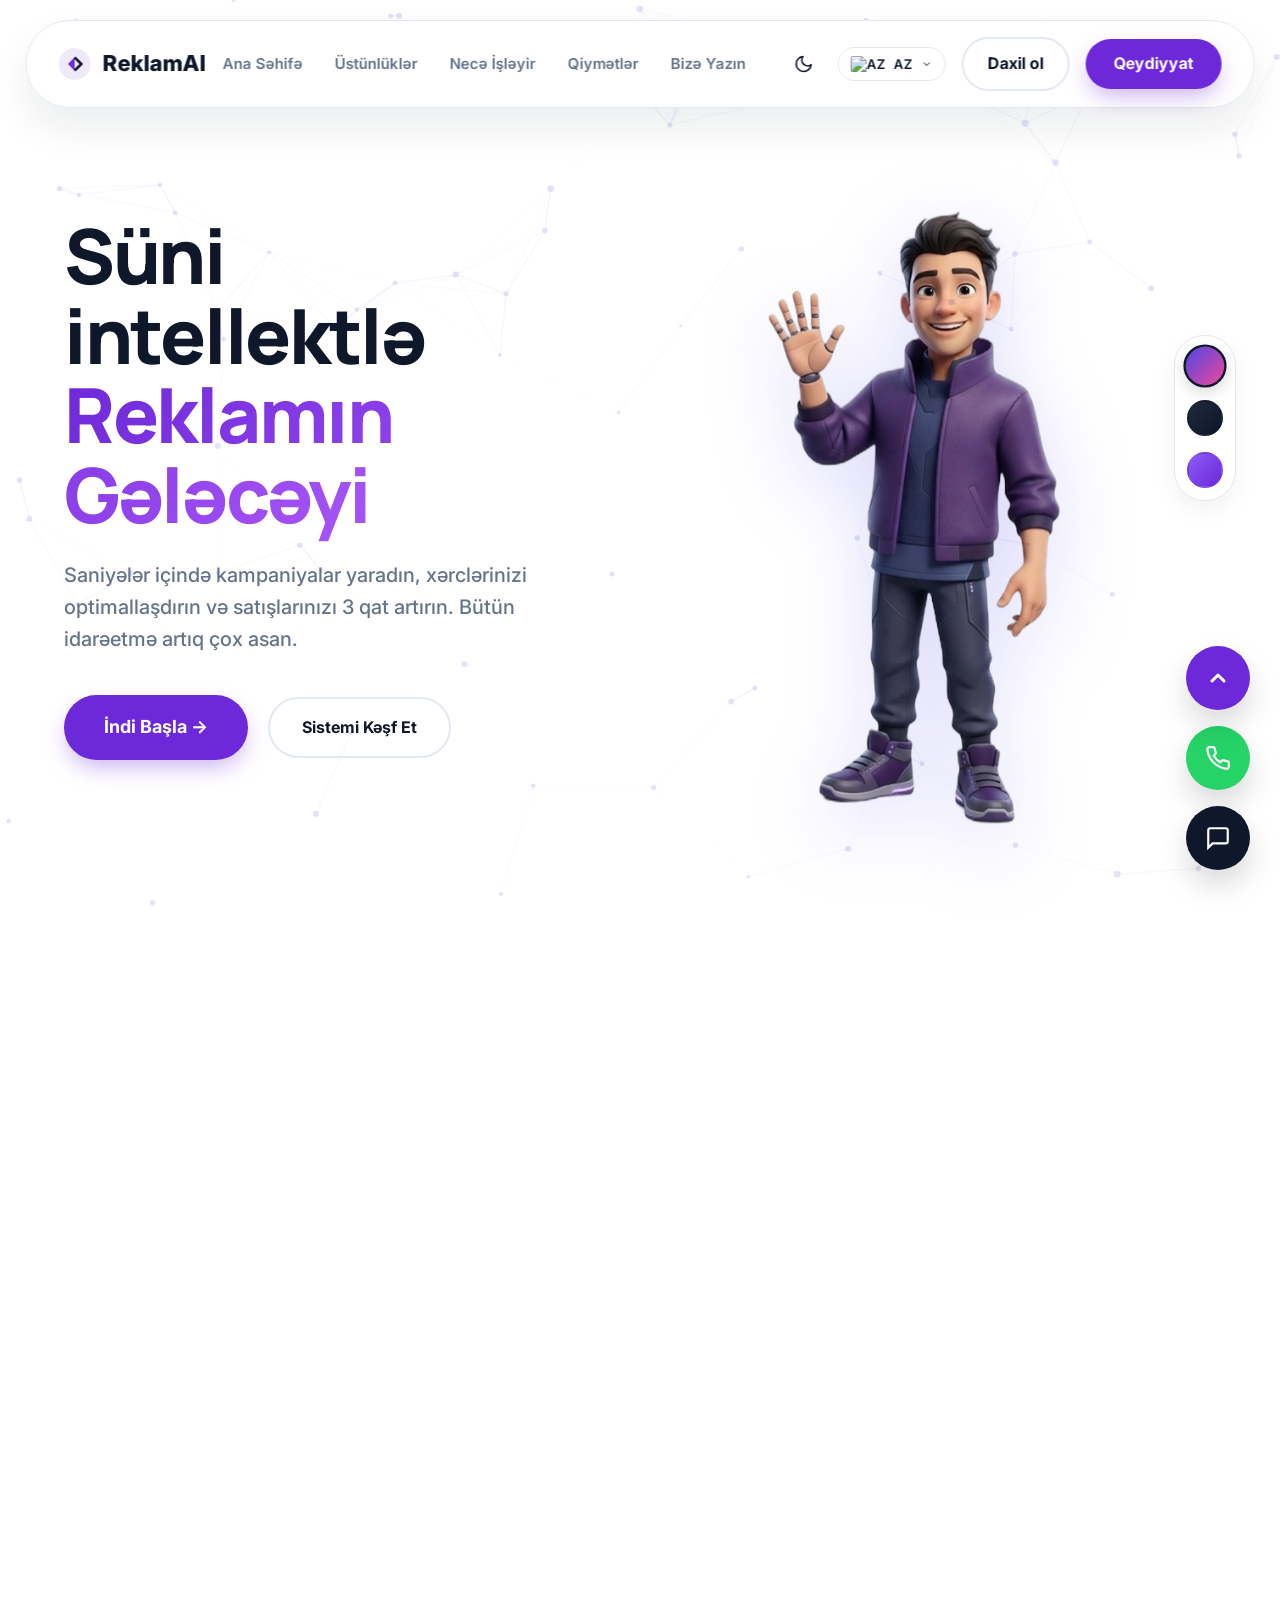
==== index.html @ 14b478c3 "v1.0" ====
<!DOCTYPE html>
<html lang="az">
<head>
  <meta charset="UTF-8">
  <meta name="viewport" content="width=device-width, initial-scale=1.0">
  <title>ReklamAI — Premium 3D Marketing Platform</title>
  <link rel="stylesheet" href="css/style.css">
</head>
<body>

  <!-- Full Screen Loader Overlay -->
  <div id="global-loader">
    <div class="loader-caricatures">
      <img src="assets/waving_ai_assistant.png" alt="Waving AI" class="loader-img loader-bounce-1">
      <img src="assets/suit_ai_assistant.png" alt="Suit AI" class="loader-img loader-bounce-2">
      <img src="assets/wizard_ai_assistant.png" alt="Wizard AI" class="loader-img loader-bounce-3">
    </div>
    <div class="loader-spinner" style="margin-top:20px;"></div>
    <div class="loader-text">Yüklənir... Zəhmət olmasa gözləyin</div>
  </div>

  <!-- Professional Navbar -->
  <nav class="navbar glass">
    <a href="#home" class="nav-brand">
      <svg width="32" height="32" viewBox="0 0 48 48" fill="none">
        <circle cx="24" cy="24" r="24" fill="var(--primary)" opacity="0.1"/>
        <path d="M14 24 L24 14 V34 Z" fill="var(--primary)" />
        <path d="M24 14 L34 24 L24 34" stroke="var(--secondary)" stroke-width="4" stroke-linejoin="round"/>
      </svg>
      <span>ReklamAI</span>
    </a>

    <div class="nav-menu" id="nav-menu">
      <div class="nav-links">
        <a href="#home">Ana Səhifə</a>
        <a href="#features" data-i18n="navFeatures">Üstünlüklər</a>
        <a href="#roadmap" data-i18n="navHow">Necə İşləyir</a>
        <a href="#pricing" data-i18n="navPricing">Qiymətlər</a>
        <a href="#contact" data-i18n="navContact">Bizə Yazın</a>
      </div>
      <div class="nav-actions">
        <!-- Theme Toggle -->
        <button id="theme-toggle" class="btn-icon" aria-label="Toggle Theme" title="Qaranlıq/Aydın Rejim">
          <svg class="sun-icon" width="20" height="20" viewBox="0 0 24 24" fill="none" stroke="currentColor" stroke-width="2" stroke-linecap="round" stroke-linejoin="round" style="display: none;"><circle cx="12" cy="12" r="5"></circle><line x1="12" y1="1" x2="12" y2="3"></line><line x1="12" y1="21" x2="12" y2="23"></line><line x1="4.22" y1="4.22" x2="5.64" y2="5.64"></line><line x1="18.36" y1="18.36" x2="19.78" y2="19.78"></line><line x1="1" y1="12" x2="3" y2="12"></line><line x1="21" y1="12" x2="23" y2="12"></line><line x1="4.22" y1="19.78" x2="5.64" y2="18.36"></line><line x1="18.36" y1="5.64" x2="19.78" y2="4.22"></line></svg>
          <svg class="moon-icon" width="20" height="20" viewBox="0 0 24 24" fill="none" stroke="currentColor" stroke-width="2" stroke-linecap="round" stroke-linejoin="round"><path d="M21 12.79A9 9 0 1 1 11.21 3 7 7 0 0 0 21 12.79z"></path></svg>
        </button>

        <!-- Language Dropdown -->
        <div class="lang-dropdown">
          <button class="lang-btn" id="lang-btn">
            <img src="https://flagcdn.com/w20/az.png" alt="AZ" id="current-lang-flag"> 
            <span id="current-lang-text">AZ</span>
            <svg width="12" height="12" viewBox="0 0 24 24" fill="none" stroke="currentColor" stroke-width="2"><path d="M6 9l6 6 6-6"/></svg>
          </button>
          <div class="lang-menu" id="lang-menu">
            <a href="#" data-lang="az"><img src="https://flagcdn.com/w20/az.png" alt="AZ"> AZ</a>
            <a href="#" data-lang="en"><img src="https://flagcdn.com/w20/gb.png" alt="EN"> ENG</a>
            <a href="#" data-lang="ru"><img src="https://flagcdn.com/w20/ru.png" alt="RU"> RUS</a>
            <a href="#" data-lang="tr"><img src="https://flagcdn.com/w20/tr.png" alt="TR"> TR</a>
          </div>
        </div>

        <a href="#" onclick="showLoader('auth.html'); return false;" class="btn btn-ghost" id="login-btn-nav" style="padding: 12px 24px;" data-i18n="navLogin">Daxil ol</a>
        <a href="#" onclick="showLoader('auth.html?mode=register'); return false;" class="btn btn-primary" style="padding: 12px 28px;" data-i18n="navSignup">Qeydiyyat</a>
      </div>
    </div>

    <button class="hamburger" id="hamburger" aria-label="Menu">
      <span></span><span></span><span></span>
    </button>
  </nav>

  <!-- Hero Section -->
  <section class="hero">
    <!-- Futuristic AI Circuit Animation Background -->
    <canvas id="circuit-canvas"></canvas>
    
    <div class="hero-content">
      <h1 class="title-xl"><span data-i18n="heroTitlePrefix">Süni intellektlə</span> <br><span class="text-gradient" data-i18n="heroTitleMain">Reklamın<br>Gələcəyi</span></h1>
      <p class="text-lead" data-i18n="heroSubtitle">Saniyələr içində kampaniyalar yaradın, xərclərinizi optimallaşdırın və satışlarınızı 3 qat artırın. Bütün idarəetmə artıq çox asan.</p>
      
      <div class="hero-cta">
        <a href="#" onclick="showLoader('auth.html?mode=register'); return false;" class="btn btn-primary" style="font-size: 18px; padding: 18px 40px;" data-i18n="btnStart">İndi Başla &rarr;</a>
        <a href="#features" class="btn btn-ghost" style="font-size: 16px; padding: 16px 32px;" data-i18n="btnExplore">Sistemi Kəşf Et</a>
      </div>
    </div>
    
    <div class="hero-visual">
        <div class="hero-image-wrapper" style="position:relative; display:inline-block;">
          <img src="assets/waving_ai_assistant.png" alt="AI Assistant" class="hero-img floating-animation" id="waving-img">
          
          <!-- Outfit Switcher -->
          <div class="outfit-switcher">
            <div class="outfit-circle active" data-img="assets/waving_ai_assistant.png" style="background: linear-gradient(135deg, #4f46e5, #ec4899);" title="Texnoloji Gödəkcə"></div>
            <div class="outfit-circle" data-img="assets/suit_ai_assistant.png" style="background: linear-gradient(135deg, #1e293b, #0f172a);" title="Kostyum və Eynək"></div>
            <div class="outfit-circle" data-img="assets/wizard_ai_assistant.png" style="background: linear-gradient(135deg, #8b5cf6, #6d28d9);" title="Sehrbaz"></div>
          </div>
        </div>
    </div>
  </section>

  <!-- Feature Split 1: AI Chatbot Dashboard -->
  <section class="section section-content" id="features">
    <div class="feature-split">
      <div class="fs-content">
        <h3 data-i18n="dashTitle">Bütün platformalar bir ekranda</h3>
        <p data-i18n="dashDesc">Google, Facebook, TikTok və Instagram reklamlarınızı eyni paneldən idarə edin. Büdcənizi süni intellekt bölsün.</p>
        <ul style="display:flex; flex-direction:column; gap:16px; font-weight:700; font-size:18px; color:var(--text-main);">
          <li style="color:var(--primary);">✓ <span data-i18n="dashActive">Aktiv Kampaniyalar</span></li>
          <li style="color:var(--secondary);">✓ <span data-i18n="dashBudget">Büdcə İstifadəsi</span></li>
          <li style="color:var(--accent);">✓ <span data-i18n="dashGen">Məzmun Generasiyası</span></li>
          <li style="color:var(--primary-hover);">✓ <span data-i18n="dashAuto">Avto-Optimizasiya</span></li>
        </ul>
      </div>
      
      <!-- Interactive Dashboard UI Mockup -->
      <div class="dash-wrapper" style="position: relative; width: 100%;">
        <!-- Wizard AI Caricature casting spell -->
        <img src="assets/wizard_ai_assistant.png" alt="Wizard AI Casting Spell" class="wizard-ai">
        
        <div class="flat-dashboard">
          <div class="dash-header">
            <div class="dash-dot"></div>
            <div class="dash-dot"></div>
            <div class="dash-dot"></div>
          </div>
        <div class="dash-body">
          <div class="chat-thread" id="mockup-sim">
            <!-- User initial message -->
            <div class="flat-msg user gs-init" data-i18n="botUserMsg">Mənə qış kolleksiyası üçün instagram postu lazımdır...</div>
            
            <!-- AI Generating Animation -->
            <div class="ai-generating" id="ai-generating">
              <div class="gen-spinner"></div> <span data-i18n="botGenerating">Şəkil Generasiya Olunur...</span>
            </div>
            
            <!-- Bot response (Injected by JS) -->
          </div>
          
          <div class="dash-input">
            <input type="text" placeholder="..." disabled>
            <button disabled><svg width="18" height="18" viewBox="0 0 24 24" fill="none" stroke="currentColor" stroke-width="2"><line x1="22" y1="2" x2="11" y2="13"/><polygon points="22 2 15 22 11 13 2 9 22 2"/></svg></button>
          </div>
          </div>
        </div>
      </div> <!-- closes flat-dashboard -->
      </div> <!-- closes dash-wrapper -->

    </div> <!-- closes feature-split -->
  </section>

  <!-- Linear Roadmap Section -->
  <section class="section section-content" id="roadmap">
    <div class="section-header">
      <h2 class="title-lg" data-i18n="roadTitle">Sistem Necə İşləyir?</h2>
      <p class="text-lead" data-i18n="roadSubtitle">Sadəcə 3 addımla mükəmməl reklamı ərsəyə gətirin.</p>
    </div>
    
    <div class="roadmap-container">
      <div class="roadmap-line-bg"></div>
      <div class="roadmap-line-fill" id="rm-line-fill"></div>
      
      <div class="rm-item gs-reveal">
        <div class="rm-dot" style="border-color:var(--primary); color:var(--primary);">1</div>
        <div class="rm-content">
          <h4 data-i18n="step1Title">Hədəfini Seç</h4>
          <p data-i18n="step1Desc">Sistemə məhsulunuzu və hədəf kütlənizi bildirin.</p>
        </div>
      </div>
      <div class="rm-item gs-reveal">
        <div class="rm-dot" style="border-color:var(--accent); color:var(--accent);">2</div>
        <div class="rm-content">
          <h4 data-i18n="step2Title">Süni İntellekt Yaratsın</h4>
          <p data-i18n="step2Desc">AI saniyələr içində minlərlə kreativ və reklam mətni yaradır.</p>
        </div>
      </div>
      <div class="rm-item gs-reveal">
        <div class="rm-dot" style="border-color:var(--secondary); color:var(--secondary);">3</div>
        <div class="rm-content">
          <h4 data-i18n="step3Title">Avtomatik Yayım</h4>
          <p data-i18n="step3Desc">Reklamlar ən effektiv platformalarda yayımlanır və optimallaşdırılır.</p>
        </div>
      </div>
    </div>
  </section>

  <!-- Pricing -->
  <section class="section section-content" id="pricing">
    <div class="section-header">
      <h2 class="title-lg">Məqsədinizə Uyğun Paket</h2>
      <p class="text-lead">Gizli xərclər yoxdur. Ehtiyacınıza uyğun olan planı seçin və böyüməyə başlayın.</p>
    </div>

    <div class="pricing-grid">
      <!-- Basic -->
      <div class="price-card">
        <h3 class="plan-name">Basic</h3>
        <div class="plan-price">29 <span>AZN / ay</span></div>
        <div class="plan-credits">300 AI Krediti</div>
        <p class="plan-desc" style="flex:1;">Yeni başlayanlar və kiçik həcmli mətn/şəkil reklam kampaniyaları üçün mükəmməl seçimdir.</p>
        <button class="btn btn-ghost">Planı Seç</button>
      </div>
      <!-- Standard -->
      <div class="price-card popular">
        <!-- Sitting Caricature (Transparent PNG) -->
        <img src="assets/sitting_ai_assistant.png" alt="AI Assistant Sitting" class="sitting-ai">
        
        <div class="badge-popular">Ən Çox Seçilən</div>
        <h3 class="plan-name">Standard</h3>
        <div class="plan-price">59 <span>AZN / ay</span></div>
        <div class="plan-credits">1000 AI Krediti</div>
        <p class="plan-desc" style="flex:1;">Yüksək həcmli video reklam istehsalını açır. Sürətlə böyüyən bizneslər üçün ideal.</p>
        <button class="btn btn-primary">Planı Seç</button>
      </div>
      <!-- Premium -->
      <div class="price-card">
        <h3 class="plan-name">Premium</h3>
        <div class="plan-price">99 <span>AZN / ay</span></div>
        <div class="plan-credits">2000 AI Krediti</div>
        <p class="plan-desc" style="flex:1;">Kütləvi məzmun istehsalı və bir neçə müştəri idarə edən marketinq agentlikləri üçün.</p>
        <button class="btn btn-ghost">Planı Seç</button>
      </div>
    </div>
  </section>

  <!-- Contact Map Section -->
  <section class="section section-content" id="contact">
    <div class="section-header">
      <h2 class="title-lg" data-i18n="contactTitle">Bizimlə Əlaqə</h2>
      <p class="text-lead" data-i18n="contactDesc">Xəritədə bizi tapın və ya bizə birbaşa yazın.</p>
    </div>
    <div class="contact-wrapper" style="display:grid; grid-template-columns: 1fr 1fr; gap:0; border-radius:32px; overflow:hidden; background:var(--panel-bg); border:1px solid var(--panel-border); box-shadow:var(--glass-shadow);">
      <!-- Left side: Map -->
      <div style="width:100%; height:100%; min-height:400px; position:relative;">
        <iframe src="https://www.google.com/maps/embed?pb=!1m18!1m12!1m3!1d194473.43003050965!2d49.71487373373273!3d40.39450796336582!2m3!1f0!2f0!3f0!3m2!1i1024!2i768!4f13.1!3m3!1m2!1s0x40307d6bd6211cf9%3A0x343f6b5e7ae56c6b!2sBaku%2C%20Azerbaijan!5e0!3m2!1sen!2s!4v1700000000000!5m2!1sen!2s" width="100%" height="100%" style="border:0; position:absolute; top:0; left:0;" allowfullscreen="" loading="lazy" referrerpolicy="no-referrer-when-downgrade"></iframe>
      </div>
      <!-- Right side: Form -->
      <div style="padding: 40px; display:flex; flex-direction:column; justify-content:center;">
        <h4 style="font-size:24px; color:var(--secondary); font-family:'Manrope', sans-serif; margin-bottom: 24px;">Bakı Ofisi / Bizə Yazın</h4>
        <form id="contact-form" onsubmit="event.preventDefault();" style="display:flex; flex-direction:column; gap:16px;">
          <input type="text" placeholder="Adınız" data-i18n="formName" style="padding:16px; border-radius:12px; border:1px solid var(--panel-border); background:transparent; color:var(--text-main); font-family:'Inter'; font-size:15px; outline:none;">
          <input type="email" placeholder="Email ünvanı" data-i18n="formEmail" style="padding:16px; border-radius:12px; border:1px solid var(--panel-border); background:transparent; color:var(--text-main); font-family:'Inter'; font-size:15px; outline:none;">
          <textarea placeholder="Mesajınız" data-i18n="formMsg" rows="4" style="padding:16px; border-radius:12px; border:1px solid var(--panel-border); background:transparent; color:var(--text-main); font-family:'Inter'; font-size:15px; outline:none; resize:none;"></textarea>
          <button type="submit" class="btn btn-primary" style="margin-top:8px;" data-i18n="formSend">Göndər</button>
        </form>
      </div>
    </div>
  </section>

  <!-- Clean Professional Footer -->
  <footer class="perfect-footer section-content">
    <div class="footer-inner">
      <div class="f-col">
        <a href="#home" class="nav-brand" style="margin-bottom: 24px;">
          ReklamAI
        </a>
        <p style="color: var(--text-muted); font-size: 16px; max-width: 280px; line-height:1.6;">
          Gələcəyin rəqəmsal reklam texnologiyaları. Süni intellektin gücü və mükəmməl təmiz vizuallığın vəhdəti.
        </p>
      </div>
      <div class="f-col">
        <h4>Platforma</h4>
        <div class="f-links">
          <a href="#home">Ana Səhifə</a>
          <a href="#features">Üstünlüklər</a>
          <a href="#pricing">Qiymətlər</a>
        </div>
      </div>
      <div class="f-col">
        <h4>Hüquqi</h4>
        <div class="f-links">
          <a href="#">Məxfilik siyasəti</a>
          <a href="#">İstifadə şərtləri</a>
        </div>
      </div>
      <div class="f-col">
        <h4>Əlaqə</h4>
        <div class="f-links">
          <span style="font-weight:700; color:var(--primary); font-size:18px;">hello@reklamai.az</span>
          <span style="font-weight:700; color:var(--text-main); font-size:18px;">+994 50 000 00 00</span>
        </div>
      </div>
    </div>
    <div style="text-align:center; margin-top:80px; padding-top:40px; border-top:1px solid var(--panel-border); font-size:15px; color:var(--text-muted); font-weight:500;">
      © 2026 ReklamAI Marketing Agency. Bütün hüquqlar qorunur.
    </div>
  </footer>

  <!-- Contact Widgets Bottom Right -->
  <div class="contact-widget">
    <!-- Up Arrow (Scroll to top) -->
    <button class="widget-btn up-arrow" id="up-arrow" aria-label="Yuxarı Çıx">
      <svg width="24" height="24" viewBox="0 0 24 24" fill="none" stroke="currentColor" stroke-width="3" stroke-linecap="round" stroke-linejoin="round"><path d="M18 15l-6-6-6 6"/></svg>
    </button>
    <button class="widget-btn wa-btn" aria-label="WhatsApp">
      <svg width="26" height="26" viewBox="0 0 24 24" fill="none" stroke="currentColor" stroke-width="2"><path d="M22 16.92v3a2 2 0 0 1-2.18 2 19.79 19.79 0 0 1-8.63-3.07 19.5 19.5 0 0 1-6-6 19.79 19.79 0 0 1-3.07-8.67A2 2 0 0 1 4.11 2h3a2 2 0 0 1 2 1.72 12.84 12.84 0 0 0 .7 2.81 2 2 0 0 1-.45 2.11L8.09 9.91a16 16 0 0 0 6 6l1.27-1.27a2 2 0 0 1 2.11-.45 12.84 12.84 0 0 0 2.81.7A2 2 0 0 1 22 16.92z"/></svg>
    </button>
    <button class="widget-btn chat-btn" id="open-chat" aria-label="Chat">
      <svg width="26" height="26" viewBox="0 0 24 24" fill="none" stroke="currentColor" stroke-width="2"><path d="M21 15a2 2 0 0 1-2 2H7l-4 4V5a2 2 0 0 1 2-2h14a2 2 0 0 1 2 2z"/></svg>
    </button>
    
    <!-- Premium Chat Window popup -->
    <div class="chat-window" id="chat-window">
      <div class="chat-header">
        <div style="display:flex; align-items:center; gap:12px;">
          <div style="width:10px; height:10px; background:#10b981; border-radius:50%;"></div>
          Müştəri Xidmətləri
        </div>
        <button id="close-chat" style="background:none; border:none; color:#fff; cursor:pointer;"><svg width="20" height="20" viewBox="0 0 24 24" fill="none" stroke="currentColor" stroke-width="2"><line x1="18" y1="6" x2="6" y2="18"/><line x1="6" y1="6" x2="18" y2="18"/></svg></button>
      </div>
      <div class="chat-body" id="chat-body">
        <div class="flat-msg bot" style="transform:translateY(0); opacity:1;">
          Salam! Sizə necə kömək edə bilərəm?
        </div>
      </div>
      <div class="chat-input-area">
        <input type="text" placeholder="Mesaj yazın...">
        <button><svg width="18" height="18" viewBox="0 0 24 24" fill="none" stroke="currentColor" stroke-width="2"><line x1="22" y1="2" x2="11" y2="13"/><polygon points="22 2 15 22 11 13 2 9 22 2"/></svg></button>
      </div>
    </div>
  </div>

  <!-- Scripts -->
  <script src="https://cdnjs.cloudflare.com/ajax/libs/gsap/3.12.2/gsap.min.js"></script>
  <script src="https://cdnjs.cloudflare.com/ajax/libs/gsap/3.12.2/ScrollTrigger.min.js"></script>
  <script src="js/translations.js"></script>
  <script src="js/circuit.js"></script>
  <script src="js/main.js"></script>
</body>
</html>
---- css/style.css ----
@import url('https://fonts.googleapis.com/css2?family=Inter:wght@400;500;600;700&family=Manrope:wght@400;500;600;700;800&display=swap');

:root {
  /* High Contrast Flat Colors */
  --bg-color: #ffffff;
  --bg-secondary: #f8fafc;
  --text-main: #0f172a; 
  --text-muted: #64748b;
  
  --primary: #6d28d9; /* Deep Purple */
  --primary-hover: #5b21b6;
  --secondary: #0f172a; /* Dark Navy / Slate 900 */
  --accent: #f43f5e; /* Rose / subtle pop */
  
  --panel-bg: #ffffff;
  --panel-border: #e2e8f0;
  --glass-shadow: 0 20px 40px rgba(15, 23, 42, 0.08); 
  
  --nav-bg: rgba(255, 255, 255, 0.95);
}

/* Dark Theme Overrides */
body.dark-theme {
  --bg-color: #0f172a;
  --bg-secondary: #1e293b;
  --text-main: #f8fafc;
  --text-muted: #94a3b8;
  --panel-bg: rgba(30, 41, 59, 0.85);
  --panel-border: rgba(255, 255, 255, 0.08);
  --glass-shadow: 0 8px 32px rgba(0, 0, 0, 0.25);
  --nav-bg: rgba(15, 23, 42, 0.85);
  --primary: #8b5cf6; /* Brighter purple for dark mode visibility */
  --primary-hover: #a78bfa;
  --secondary: #f8fafc; /* Invert secondary to light */
}

body.dark-theme .hero-img {
  mix-blend-mode: normal;
}

* { box-sizing: border-box; margin: 0; padding: 0; }
html { scroll-behavior: smooth; }

body {
  font-family: 'Inter', sans-serif;
  background-color: var(--bg-color);
  color: var(--text-main);
  overflow-x: hidden;
  line-height: 1.6;
}

h1, h2, h3, h4, .brand-name {
  font-family: 'Manrope', sans-serif;
  letter-spacing: -0.03em;
  color: var(--text-main);
}

a { text-decoration: none; color: inherit; transition: color 0.3s; }
ul { list-style: none; }

/* Flat Glass Cards */
.glass {
  background: var(--panel-bg);
  border: 1px solid var(--panel-border);
  box-shadow: var(--glass-shadow);
  border-radius: 24px;
}

/* Typography Utilities */
.text-gradient {
  background: linear-gradient(135deg, var(--primary), #a855f7);
  -webkit-background-clip: text; background-clip: text; color: transparent;
}
.title-xl { font-size: clamp(48px, 6vw, 76px); font-weight: 800; line-height: 1.05; margin-bottom: 24px; }
.title-lg { font-size: clamp(36px, 4vw, 48px); font-weight: 800; line-height: 1.15; margin-bottom: 20px; }
.text-lead { font-size: 20px; color: var(--text-muted); font-weight: 500; }

/* Buttons */
.btn {
  display: inline-flex; align-items: center; justify-content: center; gap: 8px;
  font-weight: 700; font-size: 16px; border-radius: 100px; padding: 16px 36px;
  cursor: pointer; border: none; outline: none; transition: all 0.3s cubic-bezier(0.25, 0.8, 0.25, 1);
  font-family: 'Inter', sans-serif;
}
.btn-primary {
  background: var(--primary);
  color: #fff; box-shadow: 0 10px 25px -5px rgba(109, 40, 217, 0.4);
}
.btn-primary:hover { transform: translateY(-3px); box-shadow: 0 15px 30px -5px rgba(109, 40, 217, 0.6); background: var(--primary-hover); }
.btn-ghost { background: transparent; color: var(--secondary); border: 2px solid var(--panel-border); }
.btn-ghost:hover { border-color: var(--secondary); background: var(--bg-secondary); }

/* Navigation */
.navbar {
  position: fixed; top: 20px; left: 50%; transform: translateX(-50%);
  width: 96%; max-width: 1300px; z-index: 1000;
  border-radius: 100px; padding: 16px 32px;
  background: var(--nav-bg); backdrop-filter: blur(24px); -webkit-backdrop-filter: blur(24px);
  border: 1px solid var(--panel-border);
  display: flex; align-items: center; justify-content: space-between;
  box-shadow: var(--glass-shadow);
}
.nav-brand { display: flex; align-items: center; gap: 12px; font-size: 22px; font-weight: 800; color: var(--secondary); }
.nav-menu { display: flex; align-items: center; gap: 40px; }
.nav-links { display: flex; gap: 32px; font-weight: 600; font-size: 15px; color: var(--text-muted); }
.nav-links a:hover { color: var(--primary); }
.nav-actions { display: flex; align-items: center; gap: 16px; }

/* Hamburger */
.hamburger { display: none; flex-direction: column; gap: 5px; cursor: pointer; z-index: 1001; background: none; border: none; padding: 5px; }
.hamburger span { display: block; width: 24px; height: 2px; background: var(--secondary); transition: all 0.3s ease; border-radius: 2px; }
.hamburger.active span:nth-child(1) { transform: translateY(7px) rotate(45deg); }
.hamburger.active span:nth-child(2) { opacity: 0; }
.hamburger.active span:nth-child(3) { transform: translateY(-7px) rotate(-45deg); }

/* Hero Section */
.hero { min-height: 100vh; display: grid; grid-template-columns: 1fr 1fr; gap: 40px; align-items: center; padding: 120px 5% 60px; max-width: 1400px; margin: 0 auto; position: relative; }
.hero-content { z-index: 2; padding-right: 40px; }
.hero-cta { display: flex; gap: 20px; margin-top: 40px; align-items: center; }

/* Waving 3D Visual Centerpiece */
.hero-visual { position: relative; display: flex; align-items: center; justify-content: center; margin-top: -140px; }
.hero-img { width: 120%; max-width: 600px; mix-blend-mode: multiply; transform-origin: bottom center; }

/* Sections */
.section { padding: 120px 5%; max-width: 1300px; margin: 0 auto; position: relative; }
.section-header { text-align: center; margin-bottom: 80px; max-width: 700px; margin-inline: auto; }
.section-content { opacity: 0; visibility: hidden; } /* For GSAP Reveal */

/* Dashboard Flat UI (Replaces iPhone) */
.feature-split { display: grid; grid-template-columns: 1fr 1.2fr; gap: 60px; align-items: center; margin-bottom: 100px; }
.fs-content h3 { font-size: 36px; margin-bottom: 24px; color: var(--secondary); }
.fs-content p { font-size: 18px; color: var(--text-muted); margin-bottom: 32px; }

.flat-dashboard { background: var(--bg-color); border-radius: 32px; border: 1px solid var(--panel-border); box-shadow: var(--glass-shadow); padding: 32px; width: 100%; position: relative; overflow: hidden; }
.dash-header { display: flex; gap: 8px; margin-bottom: 24px; }
.dash-dot { width: 12px; height: 12px; border-radius: 50%; }
.dash-dot:nth-child(1) { background: #f43f5e; }
.dash-dot:nth-child(2) { background: #eab308; }
.dash-dot:nth-child(3) { background: #10b981; }
.dash-body { background: var(--bg-secondary); border-radius: 20px; padding: 24px; display: flex; flex-direction: column; min-height: 350px;}

/* Flawless Chat UI inside Dashboard */
.chat-thread { display: flex; flex-direction: column; gap: 16px; flex: 1; overflow: hidden; }
.flat-msg { padding: 16px 20px; border-radius: 16px; font-size: 15px; max-width: 85%; opacity: 0; transform: translateY(10px); }
.flat-msg.user { background: var(--secondary); color: #fff; align-self: flex-end; margin-left: auto; border-bottom-right-radius: 4px; box-shadow: 0 8px 16px rgba(15, 23, 42, 0.15); }
.flat-msg.bot { background: #ffffff; border: 1px solid var(--panel-border); align-self: flex-start; border-bottom-left-radius: 4px; color: var(--text-main); font-weight: 500; box-shadow: 0 4px 12px rgba(0,0,0,0.02); }

/* Outfit Switcher */
.outfit-switcher {
  position: absolute;
  right: -20px;
  top: 50%;
  transform: translateY(-50%);
  display: flex;
  flex-direction: column;
  gap: 16px;
  background: var(--panel-bg);
  backdrop-filter: blur(12px);
  padding: 12px;
  border-radius: 30px;
  border: 1px solid var(--panel-border);
  box-shadow: 0 10px 25px rgba(0,0,0,0.05);
  z-index: 20;
}

.outfit-circle {
  width: 36px;
  height: 36px;
  border-radius: 50%;
  cursor: pointer;
  border: 2px solid transparent;
  transition: all 0.3s cubic-bezier(0.4, 0, 0.2, 1);
  position: relative;
}

.outfit-circle:hover {
  transform: scale(1.15);
}

.outfit-circle.active {
  border-color: var(--text-main);
  transform: scale(1.2);
  box-shadow: 0 4px 12px rgba(0,0,0,0.15);
}

/* Animations */
.ai-generating { display: flex; align-items: center; gap: 8px; font-size: 14px; font-weight: 600; color: var(--primary); opacity: 0; display: none; margin-bottom: 16px;}
.gen-spinner { width: 16px; height: 16px; border: 2px solid rgba(109, 40, 217, 0.2); border-top-color: var(--primary); border-radius: 50%; animation: spin 1s linear infinite; }
@keyframes spin { to { transform: rotate(360deg); } }

/* Dashboard Input Area */
.dash-input { display:flex; gap:10px; margin-top:20px; border-top: 1px solid var(--panel-border); padding-top: 20px; }
.dash-input input { flex:1; border-radius:100px; border:1px solid var(--panel-border); padding:16px 24px; outline:none; font-family: 'Inter', sans-serif; font-size: 15px; }
.dash-input button { width:52px; height:52px; border-radius:50%; background:var(--primary); color:#fff; border:none; cursor:pointer; display: flex; align-items: center; justify-content: center; box-shadow: 0 8px 16px rgba(109, 40, 217, 0.3); }

/* Chat Image Reply */
.bot-img-reply { max-width: 200px; border-radius: 12px; margin-top: 12px; box-shadow: 0 10px 25px rgba(0,0,0,0.1); display: block; }

/* Roadmap Timeline */
.roadmap-container { position: relative; max-width: 800px; margin: 0 auto; padding: 40px 0; }
.roadmap-line-bg { position: absolute; top: 0; left: 33px; width: 4px; height: 100%; background: var(--panel-border); border-radius: 4px; z-index: 1; }
.roadmap-line-fill { position: absolute; top: 0; left: 33px; width: 4px; height: 0%; background: linear-gradient(to bottom, var(--primary), var(--accent)); border-radius: 4px; z-index: 2; }
.rm-item { display: flex; gap: 40px; align-items: flex-start; margin-bottom: 60px; position: relative; z-index: 3; }
.rm-item:last-child { margin-bottom: 0; }
.rm-dot { width: 70px; height: 70px; border-radius: 50%; background: var(--panel-bg); border: 4px solid; display: flex; align-items: center; justify-content: center; font-size: 24px; font-weight: 800; box-shadow: 0 10px 20px rgba(0,0,0,0.05); flex-shrink: 0; }
.rm-content { background: var(--panel-bg); padding: 30px; border-radius: 20px; border: 1px solid var(--panel-border); box-shadow: var(--glass-shadow); flex: 1; }
.rm-content h4 { font-size: 22px; margin-bottom: 12px; color: var(--secondary); }
.rm-content p { color: var(--text-muted); font-size: 16px; }

/* Services */
.services-grid { display: grid; grid-template-columns: 1fr 1fr 1fr; gap: 40px; }
.service-card { padding: 48px 40px; transition: transform 0.4s; text-align: center; border-radius: 32px; background: var(--panel-bg); border: 1px solid var(--panel-border); }
.service-card:hover { transform: translateY(-10px); box-shadow: 0 25px 50px rgba(15, 23, 42, 0.08); border-color: var(--primary); }
.service-icon { width: 80px; height: 80px; border-radius: 24px; display: flex; align-items: center; justify-content: center; margin: 0 auto 32px; font-size: 32px; }
.service-card h4 { font-size: 24px; margin-bottom: 16px; color: var(--secondary); }
.service-card p { color: var(--text-muted); font-size: 16px; }

/* Pricing */
.pricing-grid { display: grid; grid-template-columns: repeat(3, 1fr); gap: 32px; padding-top: 80px; }
.price-card { padding: 48px 40px; position: relative; transition: transform 0.4s; display: flex; flex-direction: column; background: var(--panel-bg); border-radius: 32px; border: 1px solid var(--panel-border); }
.price-card:hover { transform: translateY(-10px); box-shadow: 0 25px 50px rgba(15, 23, 42, 0.08); }
.price-card.popular { border: 2px solid var(--primary); transform: scale(1.05); box-shadow: 0 30px 60px rgba(109, 40, 217, 0.1); }
.price-card.popular:hover { transform: scale(1.05) translateY(-10px); }

/* Sitting Caricature */
.sitting-ai { position: absolute; top: -180px; left: 50%; transform: translateX(-50%); width: 280px; z-index: 10; pointer-events: none; filter: drop-shadow(0 15px 30px rgba(0,0,0,0.1)); }
.hero-img { max-width: 100%; height: auto; position: relative; z-index: 10; filter: drop-shadow(0 20px 40px rgba(79, 70, 229, 0.2)); }

/* Circuit Canvas Background */
#circuit-canvas { position: absolute; top: 0; left: 0; width: 100%; height: 100%; z-index: 1; pointer-events: none; opacity: 0.25; }

/* Wizard Caricature */
@keyframes floatSpell {
  0% { transform: translateY(0) rotate(0deg); filter: drop-shadow(0 15px 30px rgba(79, 70, 229, 0.3)); }
  50% { transform: translateY(-15px) rotate(3deg); filter: drop-shadow(0 25px 45px rgba(79, 70, 229, 0.8)); }
  100% { transform: translateY(0) rotate(0deg); filter: drop-shadow(0 15px 30px rgba(79, 70, 229, 0.3)); }
}

.wizard-ai { position: absolute; top: -140px; right: -70px; width: 250px; z-index: 30; pointer-events: none; animation: floatSpell 3.5s ease-in-out infinite; }

.badge-popular { position: absolute; top: -16px; left: 50%; transform: translateX(-50%); background: var(--primary); color: #fff; padding: 8px 24px; border-radius: 100px; font-size: 14px; font-weight: 700; text-transform: uppercase; letter-spacing: 0.5px; z-index:11;}
.plan-name { font-size: 22px; font-weight: 800; color: var(--secondary); margin-bottom: 16px; }
.plan-price { font-size: 64px; font-weight: 800; margin-bottom: 8px; line-height: 1; color: var(--text-main); }
.plan-price span { font-size: 16px; color: var(--text-muted); font-weight: 600; }
.plan-credits { padding-bottom: 24px; border-bottom: 1px solid var(--panel-border); margin-bottom: 24px; color: var(--primary); font-weight: 700; font-size: 18px; }
.price-card .btn { width: 100%; margin-top: 32px; }

/* Perfect Footer */
.perfect-footer { padding: 100px 5% 40px; background: var(--bg-secondary); border-top: 1px solid var(--panel-border); }
.footer-inner { max-width: 1300px; margin: 0 auto; display: grid; grid-template-columns: 2fr 1fr 1fr 1fr; gap: 60px; }
.f-col h4 { font-size: 18px; margin-bottom: 32px; font-weight: 800; color: var(--secondary); }
.f-links { display: flex; flex-direction: column; gap: 16px; font-size: 16px; color: var(--text-muted); font-weight: 500; }
.f-links a:hover { color: var(--primary); }

/* Flawless Contact Widget & Chatbox */
.contact-widget { position: fixed; bottom: 30px; right: 30px; display: flex; flex-direction: column; gap: 16px; z-index: 1000; }
.widget-btn { width: 64px; height: 64px; border-radius: 50%; border: none; color: #fff; cursor: pointer; display: flex; align-items: center; justify-content: center; box-shadow: 0 15px 30px rgba(0,0,0,0.15); transition: transform 0.3s, box-shadow 0.3s; }
.widget-btn:hover { transform: scale(1.1); box-shadow: 0 20px 40px rgba(0,0,0,0.2); }
.wa-btn { background: #25D366; }
.chat-btn { background: var(--secondary); }

/* Scroll to Top (Up Arrow) */
.up-arrow { background: var(--primary); opacity: 0; visibility: hidden; pointer-events: none; transition: all 0.3s cubic-bezier(0.25, 0.8, 0.25, 1); transform: translateY(20px); }
.up-arrow.show { opacity: 1; visibility: visible; pointer-events: all; transform: translateY(0); }

/* Perfect Chat Window */
.chat-window { position: absolute; bottom: 90px; right: 0; width: 360px; height: 480px; border-radius: 24px; display: flex; flex-direction: column; opacity: 0; transform: translateY(20px) scale(0.95); pointer-events: none; transition: all 0.4s cubic-bezier(0.175, 0.885, 0.32, 1.275); transform-origin: bottom right; overflow: hidden; background: #fff; box-shadow: 0 30px 60px rgba(15, 23, 42, 0.15); border: 1px solid var(--panel-border); }
.chat-window.active { opacity: 1; transform: translateY(0) scale(1); pointer-events: all; }
.chat-header { padding: 24px; background: var(--secondary); display: flex; justify-content: space-between; align-items: center; font-weight: 700; color: #fff; font-size: 18px; }
.chat-body { padding: 24px; flex: 1; overflow-y: auto; background: var(--bg-secondary); display: flex; flex-direction: column; gap: 16px; }
.chat-input-area { padding: 16px; background: #fff; border-top: 1px solid var(--panel-border); display: flex; gap: 12px; }
.chat-input-area input { flex: 1; background: var(--bg-secondary); border: 1px solid var(--panel-border); border-radius: 100px; padding: 12px 20px; color: var(--text-main); outline: none; font-family: 'Inter', sans-serif; font-size: 15px;}
.chat-input-area button { width: 44px; height: 44px; border-radius: 50%; background: var(--primary); border: none; color: #fff; cursor: pointer; display: flex; align-items: center; justify-content: center; }

/* Responsive Overrides */
@media (max-width: 1024px) {
  .hero { grid-template-columns: 1fr; text-align: center; padding-top: 160px; }
  .hero-content { padding-right: 0; }
  .hero-cta { justify-content: center; }
  .feature-split { grid-template-columns: 1fr; gap: 40px; text-align: center; }
  .pricing-grid { grid-template-columns: 1fr 1fr; }
  .price-card.popular { transform: none; }
}
@media (max-width: 768px) {
  .nav-menu { position: fixed; top: 0; left: 0; width: 100%; height: 100vh; background: var(--bg-color); flex-direction: column; justify-content: center; transform: translateY(-100%); transition: transform 0.4s ease; z-index: 1000; }
  .nav-menu.active { transform: translateY(0); }
  .nav-links { flex-direction: column; font-size: 24px; align-items: center; margin-bottom: 40px; }
  .nav-actions { flex-direction: column; width: 100%; padding: 0 40px; }
  .nav-actions .btn { width: 100%; }
  .hamburger { display: flex; }
  
  .services-grid, .pricing-grid, .footer-inner { grid-template-columns: 1fr; }
  .title-xl { font-size: 40px; }
}
/* Theme Toggle & Language Dropdown Styles */
.btn-icon {
  background: none; border: none; cursor: pointer; color: var(--text-main);
  padding: 8px; border-radius: 50%; transition: 0.3s;
  display: flex; align-items: center; justify-content: center;
}
.btn-icon:hover { background: var(--bg-secondary); }

.lang-dropdown { position: relative; display: inline-block; }
.lang-btn {
  background: none; border: 1px solid var(--panel-border);
  color: var(--text-main); padding: 8px 12px; border-radius: 20px;
  display: flex; align-items: center; gap: 8px; cursor: pointer;
  font-family: inherit; font-weight: 600; transition: 0.3s;
}
.lang-btn img { border-radius: 2px; }
.lang-btn:hover { background: var(--bg-secondary); }

.lang-menu {
  position: absolute; top: 120%; right: 0; background: var(--panel-bg);
  backdrop-filter: blur(16px); border: 1px solid var(--panel-border);
  border-radius: 12px; padding: 8px; display: flex; flex-direction: column;
  gap: 4px; min-width: 120px; box-shadow: var(--glass-shadow);
  opacity: 0; visibility: hidden; transform: translateY(-10px);
  transition: all 0.3s ease; z-index: 1000;
}
.lang-dropdown:hover .lang-menu {
  opacity: 1; visibility: visible; transform: translateY(0);
}
.lang-menu a {
  display: flex; align-items: center; gap: 8px; padding: 8px 12px;
  color: var(--text-main); text-decoration: none; border-radius: 8px;
  font-weight: 500; font-size: 14px; transition: 0.2s;
}
.lang-menu a:hover { background: var(--bg-secondary); color: var(--primary); }
.lang-menu img { width: 20px; border-radius: 2px; }

/* In dark mode, invert canvas stroke if necessary, but circuit is primary color so it's fine */

/* Global Loader Overlay */
#global-loader {
  position: fixed; top: 0; left: 0; width: 100%; height: 100vh;
  background: var(--bg-color); z-index: 99999;
  display: none; flex-direction: column; align-items: center; justify-content: center;
  gap: 20px; transition: opacity 0.5s;
}
.loader-spinner {
  width: 50px; height: 50px;
  border: 4px solid rgba(109, 40, 217, 0.2);
  border-top-color: var(--primary);
  border-radius: 50%;
  animation: spin 1s linear infinite;
}
.loader-text {
  font-size: 18px; font-weight: 600; color: var(--primary);
  font-family: 'Manrope', sans-serif;
  letter-spacing: 0.5px;
}

/* Loader Caricatures Animation (Professional Crossfade) */
.loader-caricature-wrapper {
  position: relative; width: 240px; height: 280px; margin-bottom: 20px;
}
.loader-img {
  position: absolute; top: 0; left: 0; width: 100%; height: 100%; object-fit: contain;
  opacity: 0; filter: drop-shadow(0 20px 40px rgba(109, 40, 217, 0.4));
  animation: loaderCrossfade 6s infinite cubic-bezier(0.4, 0, 0.2, 1);
}
.loader-bounce-1 { animation-delay: 0s; }
.loader-bounce-2 { animation-delay: 2s; }
.loader-bounce-3 { animation-delay: 4s; }

@keyframes loaderCrossfade {
  0% { opacity: 0; transform: scale(0.9) translateY(20px); }
  10% { opacity: 1; transform: scale(1) translateY(0); }
  33% { opacity: 1; transform: scale(1) translateY(0); }
  43% { opacity: 0; transform: scale(1.05) translateY(-20px); }
  100% { opacity: 0; }
}
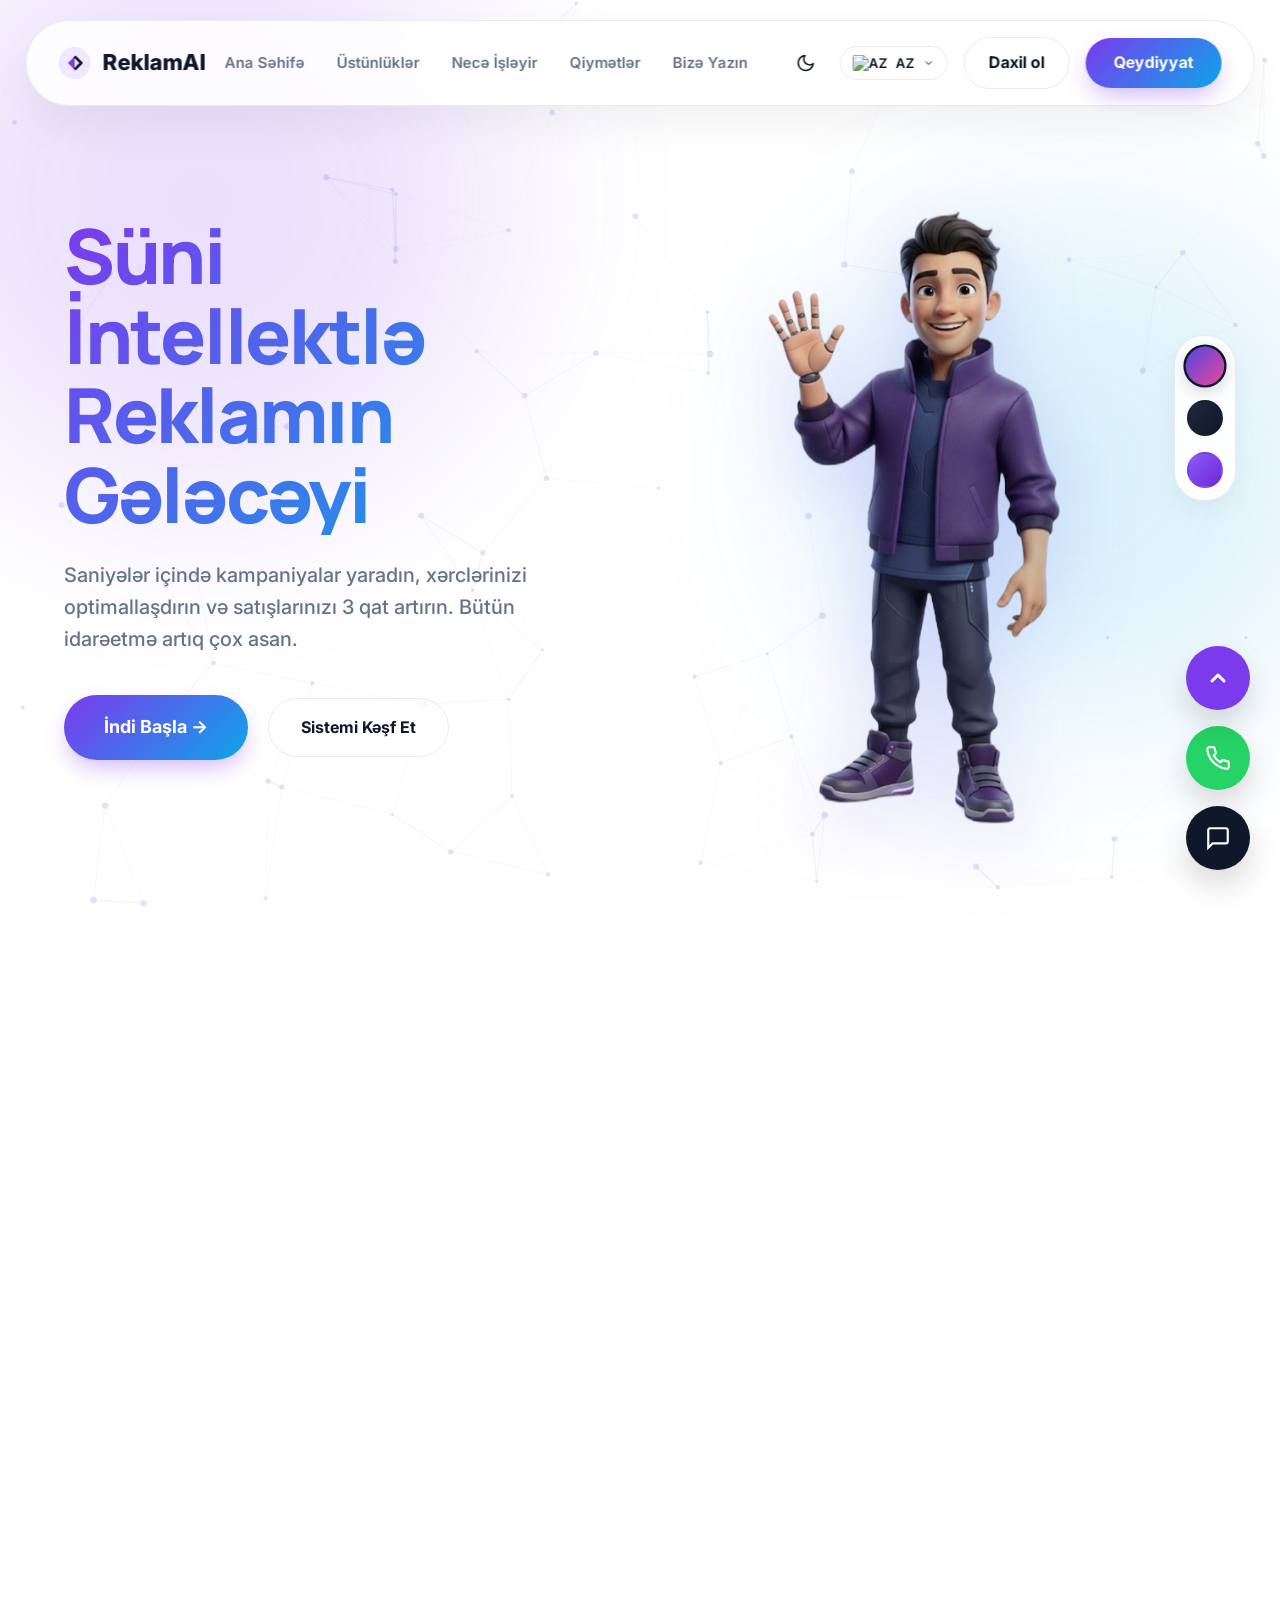
==== commit 0f8f9176: "Ultra premium UI/UX redesign and checkout animations" ====
--- a/index.html
+++ b/index.html
@@ -6,21 +6,33 @@
   <title>ReklamAI — Premium 3D Marketing Platform</title>
   <link rel="stylesheet" href="css/style.css">
 </head>
-<body>
-
-  <!-- Full Screen Loader Overlay -->
-  <div id="global-loader">
-    <div class="loader-caricatures">
-      <img src="assets/waving_ai_assistant.png" alt="Waving AI" class="loader-img loader-bounce-1">
-      <img src="assets/suit_ai_assistant.png" alt="Suit AI" class="loader-img loader-bounce-2">
-      <img src="assets/wizard_ai_assistant.png" alt="Wizard AI" class="loader-img loader-bounce-3">
-    </div>
-    <div class="loader-spinner" style="margin-top:20px;"></div>
-    <div class="loader-text">Yüklənir... Zəhmət olmasa gözləyin</div>
+<body class="light-theme">
+
+  <!-- Premium Background Meshes -->
+  <div class="mesh-bg mesh-bg-1"></div>
+  <div class="mesh-bg mesh-bg-2"></div>
+
+  <!-- Premium Global Loader -->
+  <div id="global-loader" class="ultra-loader">
+    <div class="loader-bg-glow"></div>
+    <div class="loader-content">
+      <div class="loader-logo">
+        <svg width="64" height="64" viewBox="0 0 48 48" fill="none">
+          <circle cx="24" cy="24" r="24" fill="var(--primary)" opacity="0.15"/>
+          <path d="M14 24 L24 14 V34 Z" fill="var(--primary)" />
+          <path d="M24 14 L34 24 L24 34" stroke="var(--secondary)" stroke-width="4" stroke-linejoin="round"/>
+        </svg>
+      </div>
+      <h2 class="loader-brand">ReklamAI</h2>
+      <div class="loader-progress-wrapper">
+        <div class="loader-progress-bar"></div>
+      </div>
+      <div class="loader-text" data-i18n="loadingText">Yüklənir... Zəhmət olmasa gözləyin</div>
+    </div>
   </div>
 
   <!-- Professional Navbar -->
-  <nav class="navbar glass">
+  <nav class="navbar">
     <a href="#home" class="nav-brand">
       <svg width="32" height="32" viewBox="0 0 48 48" fill="none">
         <circle cx="24" cy="24" r="24" fill="var(--primary)" opacity="0.1"/>
@@ -32,7 +44,7 @@
 
     <div class="nav-menu" id="nav-menu">
       <div class="nav-links">
-        <a href="#home">Ana Səhifə</a>
+        <a href="#home" data-i18n="navHome">Ana Səhifə</a>
         <a href="#features" data-i18n="navFeatures">Üstünlüklər</a>
         <a href="#roadmap" data-i18n="navHow">Necə İşləyir</a>
         <a href="#pricing" data-i18n="navPricing">Qiymətlər</a>
@@ -71,12 +83,15 @@
   </nav>
 
   <!-- Hero Section -->
-  <section class="hero">
+  <section class="hero" id="home">
     <!-- Futuristic AI Circuit Animation Background -->
     <canvas id="circuit-canvas"></canvas>
     
     <div class="hero-content">
-      <h1 class="title-xl"><span data-i18n="heroTitlePrefix">Süni intellektlə</span> <br><span class="text-gradient" data-i18n="heroTitleMain">Reklamın<br>Gələcəyi</span></h1>
+      <h1 class="title-xl text-gradient">
+        <span data-i18n="heroTitleTop">Süni İntellektlə</span><br/>
+        <span data-i18n="heroTitleBottom">Reklamın Gələcəyi</span>
+      </h1>
       <p class="text-lead" data-i18n="heroSubtitle">Saniyələr içində kampaniyalar yaradın, xərclərinizi optimallaşdırın və satışlarınızı 3 qat artırın. Bütün idarəetmə artıq çox asan.</p>
       
       <div class="hero-cta">
@@ -152,7 +167,7 @@
   <!-- Linear Roadmap Section -->
   <section class="section section-content" id="roadmap">
     <div class="section-header">
-      <h2 class="title-lg" data-i18n="roadTitle">Sistem Necə İşləyir?</h2>
+      <h2 class="title-lg text-gradient" data-i18n="roadTitle">Sistem Necə İşləyir?</h2>
       <p class="text-lead" data-i18n="roadSubtitle">Sadəcə 3 addımla mükəmməl reklamı ərsəyə gətirin.</p>
     </div>
     
@@ -187,38 +202,38 @@
   <!-- Pricing -->
   <section class="section section-content" id="pricing">
     <div class="section-header">
-      <h2 class="title-lg">Məqsədinizə Uyğun Paket</h2>
-      <p class="text-lead">Gizli xərclər yoxdur. Ehtiyacınıza uyğun olan planı seçin və böyüməyə başlayın.</p>
+      <h2 class="title-lg text-gradient" data-i18n="pricingTitle">Məqsədinizə Uyğun Paket</h2>
+      <p class="text-lead" data-i18n="pricingSubtitle">Gizli xərclər yoxdur. Ehtiyacınıza uyğun olan planı seçin və böyüməyə başlayın.</p>
     </div>
 
     <div class="pricing-grid">
       <!-- Basic -->
       <div class="price-card">
         <h3 class="plan-name">Basic</h3>
-        <div class="plan-price">29 <span>AZN / ay</span></div>
-        <div class="plan-credits">300 AI Krediti</div>
-        <p class="plan-desc" style="flex:1;">Yeni başlayanlar və kiçik həcmli mətn/şəkil reklam kampaniyaları üçün mükəmməl seçimdir.</p>
-        <button class="btn btn-ghost">Planı Seç</button>
+        <div class="plan-price">29 <span data-i18n="perMonth">AZN / ay</span></div>
+        <div class="plan-credits" data-i18n="planCreditsBasic">300 AI Krediti</div>
+        <p class="plan-desc" style="flex:1;" data-i18n="planBasicDesc">Yeni başlayanlar və kiçik həcmli mətn/şəkil reklam kampaniyaları üçün mükəmməl seçimdir.</p>
+        <button class="btn btn-ghost" data-i18n="btnSelect" onclick="window.location.href='checkout.html?plan=basic'">Planı Seç</button>
       </div>
       <!-- Standard -->
       <div class="price-card popular">
         <!-- Sitting Caricature (Transparent PNG) -->
         <img src="assets/sitting_ai_assistant.png" alt="AI Assistant Sitting" class="sitting-ai">
         
-        <div class="badge-popular">Ən Çox Seçilən</div>
+        <div class="badge-popular" data-i18n="popularBadge">Ən Çox Seçilən</div>
         <h3 class="plan-name">Standard</h3>
-        <div class="plan-price">59 <span>AZN / ay</span></div>
-        <div class="plan-credits">1000 AI Krediti</div>
-        <p class="plan-desc" style="flex:1;">Yüksək həcmli video reklam istehsalını açır. Sürətlə böyüyən bizneslər üçün ideal.</p>
-        <button class="btn btn-primary">Planı Seç</button>
+        <div class="plan-price">59 <span data-i18n="perMonth">AZN / ay</span></div>
+        <div class="plan-credits" data-i18n="planCreditsStandard">1000 AI Krediti</div>
+        <p class="plan-desc" style="flex:1;" data-i18n="planStandardDesc">Yüksək həcmli video reklam istehsalını açır. Sürətlə böyüyən bizneslər üçün ideal.</p>
+        <button class="btn btn-primary" data-i18n="btnSelect" onclick="window.location.href='checkout.html?plan=standard'">Planı Seç</button>
       </div>
       <!-- Premium -->
       <div class="price-card">
         <h3 class="plan-name">Premium</h3>
-        <div class="plan-price">99 <span>AZN / ay</span></div>
-        <div class="plan-credits">2000 AI Krediti</div>
-        <p class="plan-desc" style="flex:1;">Kütləvi məzmun istehsalı və bir neçə müştəri idarə edən marketinq agentlikləri üçün.</p>
-        <button class="btn btn-ghost">Planı Seç</button>
+        <div class="plan-price">99 <span data-i18n="perMonth">AZN / ay</span></div>
+        <div class="plan-credits" data-i18n="planCreditsPremium">2000 AI Krediti</div>
+        <p class="plan-desc" style="flex:1;" data-i18n="planPremiumDesc">Kütləvi məzmun istehsalı və bir neçə müştəri idarə edən marketinq agentlikləri üçün.</p>
+        <button class="btn btn-ghost" data-i18n="btnSelect" onclick="window.location.href='checkout.html?plan=premium'">Planı Seç</button>
       </div>
     </div>
   </section>
@@ -236,7 +251,7 @@
       </div>
       <!-- Right side: Form -->
       <div style="padding: 40px; display:flex; flex-direction:column; justify-content:center;">
-        <h4 style="font-size:24px; color:var(--secondary); font-family:'Manrope', sans-serif; margin-bottom: 24px;">Bakı Ofisi / Bizə Yazın</h4>
+        <h4 style="font-size:24px; color:var(--secondary); font-family:'Manrope', sans-serif; margin-bottom: 24px;" data-i18n="contactFormTitle">Bakı Ofisi / Bizə Yazın</h4>
         <form id="contact-form" onsubmit="event.preventDefault();" style="display:flex; flex-direction:column; gap:16px;">
           <input type="text" placeholder="Adınız" data-i18n="formName" style="padding:16px; border-radius:12px; border:1px solid var(--panel-border); background:transparent; color:var(--text-main); font-family:'Inter'; font-size:15px; outline:none;">
           <input type="email" placeholder="Email ünvanı" data-i18n="formEmail" style="padding:16px; border-radius:12px; border:1px solid var(--panel-border); background:transparent; color:var(--text-main); font-family:'Inter'; font-size:15px; outline:none;">
@@ -254,34 +269,34 @@
         <a href="#home" class="nav-brand" style="margin-bottom: 24px;">
           ReklamAI
         </a>
-        <p style="color: var(--text-muted); font-size: 16px; max-width: 280px; line-height:1.6;">
+        <p style="color: var(--text-muted); font-size: 16px; max-width: 280px; line-height:1.6;" data-i18n="footerDesc">
           Gələcəyin rəqəmsal reklam texnologiyaları. Süni intellektin gücü və mükəmməl təmiz vizuallığın vəhdəti.
         </p>
       </div>
       <div class="f-col">
-        <h4>Platforma</h4>
+        <h4 data-i18n="footerPlatform">Platforma</h4>
         <div class="f-links">
-          <a href="#home">Ana Səhifə</a>
-          <a href="#features">Üstünlüklər</a>
-          <a href="#pricing">Qiymətlər</a>
+          <a href="#home" data-i18n="navHome">Ana Səhifə</a>
+          <a href="#features" data-i18n="navFeatures">Üstünlüklər</a>
+          <a href="#pricing" data-i18n="navPricing">Qiymətlər</a>
         </div>
       </div>
       <div class="f-col">
-        <h4>Hüquqi</h4>
+        <h4 data-i18n="footerLegal">Hüquqi</h4>
         <div class="f-links">
-          <a href="#">Məxfilik siyasəti</a>
-          <a href="#">İstifadə şərtləri</a>
+          <a href="#" data-i18n="footerPrivacy">Məxfilik siyasəti</a>
+          <a href="#" data-i18n="footerTerms">İstifadə şərtləri</a>
         </div>
       </div>
       <div class="f-col">
-        <h4>Əlaqə</h4>
+        <h4 data-i18n="footerContact">Əlaqə</h4>
         <div class="f-links">
           <span style="font-weight:700; color:var(--primary); font-size:18px;">hello@reklamai.az</span>
           <span style="font-weight:700; color:var(--text-main); font-size:18px;">+994 50 000 00 00</span>
         </div>
       </div>
     </div>
-    <div style="text-align:center; margin-top:80px; padding-top:40px; border-top:1px solid var(--panel-border); font-size:15px; color:var(--text-muted); font-weight:500;">
+    <div style="text-align:center; margin-top:80px; padding-top:40px; border-top:1px solid var(--panel-border); font-size:15px; color:var(--text-muted); font-weight:500;" data-i18n="footerRights">
       © 2026 ReklamAI Marketing Agency. Bütün hüquqlar qorunur.
     </div>
   </footer>
--- a/css/style.css
+++ b/css/style.css
@@ -7,31 +7,35 @@
   --text-main: #0f172a; 
   --text-muted: #64748b;
   
-  --primary: #6d28d9; /* Deep Purple */
-  --primary-hover: #5b21b6;
-  --secondary: #0f172a; /* Dark Navy / Slate 900 */
-  --accent: #f43f5e; /* Rose / subtle pop */
+  --primary: #7c3aed; /* Vibrant Electric Purple */
+  --primary-hover: #6d28d9;
+  --secondary: #0f172a; 
+  --accent: #0ea5e9; /* Cyan accent for gradients */
   
-  --panel-bg: #ffffff;
-  --panel-border: #e2e8f0;
-  --glass-shadow: 0 20px 40px rgba(15, 23, 42, 0.08); 
+  --panel-bg: rgba(255, 255, 255, 0.9);
+  --panel-border: rgba(226, 232, 240, 0.8);
+  --glass-shadow: 0 20px 40px rgba(15, 23, 42, 0.05); 
+  --glow-shadow: 0 0 0 rgba(0,0,0,0);
   
-  --nav-bg: rgba(255, 255, 255, 0.95);
+  --nav-bg: rgba(255, 255, 255, 0.85);
+  --text-gradient: linear-gradient(135deg, var(--primary) 0%, var(--accent) 100%);
 }
 
 /* Dark Theme Overrides */
 body.dark-theme {
-  --bg-color: #0f172a;
-  --bg-secondary: #1e293b;
+  --bg-color: #0b0f19; /* Deeper dark for premium feel */
+  --bg-secondary: #111827;
   --text-main: #f8fafc;
   --text-muted: #94a3b8;
-  --panel-bg: rgba(30, 41, 59, 0.85);
+  --panel-bg: rgba(17, 24, 39, 0.6);
   --panel-border: rgba(255, 255, 255, 0.08);
-  --glass-shadow: 0 8px 32px rgba(0, 0, 0, 0.25);
-  --nav-bg: rgba(15, 23, 42, 0.85);
-  --primary: #8b5cf6; /* Brighter purple for dark mode visibility */
+  --glass-shadow: 0 20px 40px rgba(0, 0, 0, 0.4);
+  --glow-shadow: 0 0 30px rgba(124, 58, 237, 0.25);
+  --nav-bg: rgba(11, 15, 25, 0.75);
+  --primary: #8b5cf6;
   --primary-hover: #a78bfa;
-  --secondary: #f8fafc; /* Invert secondary to light */
+  --secondary: #f8fafc; 
+  --text-gradient: linear-gradient(135deg, #a78bfa 0%, #22d3ee 100%);
 }
 
 body.dark-theme .hero-img {
@@ -58,17 +62,54 @@
 a { text-decoration: none; color: inherit; transition: color 0.3s; }
 ul { list-style: none; }
 
+/* Mesh Background Glows (Ultra Premium) */
+.mesh-bg {
+  position: absolute;
+  border-radius: 50%;
+  filter: blur(100px);
+  z-index: 0;
+  pointer-events: none;
+  opacity: 0.15; /* Default for light mode */
+  animation: floatMesh 10s infinite ease-in-out alternate;
+}
+.mesh-bg-1 {
+  width: 600px; height: 600px;
+  background: var(--primary);
+  top: -100px; left: -100px;
+}
+.mesh-bg-2 {
+  width: 500px; height: 500px;
+  background: var(--accent);
+  bottom: 20%; right: -50px;
+  animation-delay: -5s;
+}
+body.dark-theme .mesh-bg {
+  opacity: 0.4; /* Stronger in dark mode */
+}
+@keyframes floatMesh {
+  0% { transform: translate(0, 0) scale(1); }
+  100% { transform: translate(30px, 50px) scale(1.1); }
+}
+
 /* Flat Glass Cards */
 .glass {
   background: var(--panel-bg);
   border: 1px solid var(--panel-border);
   box-shadow: var(--glass-shadow);
   border-radius: 24px;
+  backdrop-filter: blur(24px); -webkit-backdrop-filter: blur(24px);
+  transition: all 0.5s cubic-bezier(0.16, 1, 0.3, 1);
+  transform-style: preserve-3d;
+}
+.glass:hover {
+  transform: translateY(-6px);
+  box-shadow: var(--glass-shadow), var(--glow-shadow);
+  border-color: rgba(124, 58, 237, 0.4);
 }
 
 /* Typography Utilities */
 .text-gradient {
-  background: linear-gradient(135deg, var(--primary), #a855f7);
+  background: var(--text-gradient);
   -webkit-background-clip: text; background-clip: text; color: transparent;
 }
 .title-xl { font-size: clamp(48px, 6vw, 76px); font-weight: 800; line-height: 1.05; margin-bottom: 24px; }
@@ -79,16 +120,17 @@
 .btn {
   display: inline-flex; align-items: center; justify-content: center; gap: 8px;
   font-weight: 700; font-size: 16px; border-radius: 100px; padding: 16px 36px;
-  cursor: pointer; border: none; outline: none; transition: all 0.3s cubic-bezier(0.25, 0.8, 0.25, 1);
+  cursor: pointer; border: none; outline: none; transition: all 0.4s cubic-bezier(0.16, 1, 0.3, 1);
   font-family: 'Inter', sans-serif;
+  position: relative; overflow: hidden;
 }
 .btn-primary {
-  background: var(--primary);
-  color: #fff; box-shadow: 0 10px 25px -5px rgba(109, 40, 217, 0.4);
-}
-.btn-primary:hover { transform: translateY(-3px); box-shadow: 0 15px 30px -5px rgba(109, 40, 217, 0.6); background: var(--primary-hover); }
-.btn-ghost { background: transparent; color: var(--secondary); border: 2px solid var(--panel-border); }
-.btn-ghost:hover { border-color: var(--secondary); background: var(--bg-secondary); }
+  background: var(--text-gradient);
+  color: #fff; box-shadow: 0 10px 25px -5px rgba(124, 58, 237, 0.4);
+}
+.btn-primary:hover { transform: translateY(-4px) scale(1.02); box-shadow: 0 20px 35px -5px rgba(124, 58, 237, 0.6); }
+.btn-ghost { background: transparent; color: var(--secondary); border: 1.5px solid var(--panel-border); backdrop-filter: blur(10px); }
+.btn-ghost:hover { border-color: var(--primary); background: rgba(124, 58, 237, 0.05); color: var(--primary); transform: translateY(-2px); }
 
 /* Navigation */
 .navbar {
@@ -210,18 +252,18 @@
 
 /* Services */
 .services-grid { display: grid; grid-template-columns: 1fr 1fr 1fr; gap: 40px; }
-.service-card { padding: 48px 40px; transition: transform 0.4s; text-align: center; border-radius: 32px; background: var(--panel-bg); border: 1px solid var(--panel-border); }
-.service-card:hover { transform: translateY(-10px); box-shadow: 0 25px 50px rgba(15, 23, 42, 0.08); border-color: var(--primary); }
+.service-card { padding: 48px 40px; transition: all 0.5s cubic-bezier(0.16, 1, 0.3, 1); text-align: center; border-radius: 32px; background: var(--panel-bg); border: 1px solid var(--panel-border); backdrop-filter: blur(24px); }
+.service-card:hover { transform: translateY(-10px); box-shadow: var(--glass-shadow), var(--glow-shadow); border-color: rgba(124, 58, 237, 0.4); }
 .service-icon { width: 80px; height: 80px; border-radius: 24px; display: flex; align-items: center; justify-content: center; margin: 0 auto 32px; font-size: 32px; }
 .service-card h4 { font-size: 24px; margin-bottom: 16px; color: var(--secondary); }
 .service-card p { color: var(--text-muted); font-size: 16px; }
 
 /* Pricing */
 .pricing-grid { display: grid; grid-template-columns: repeat(3, 1fr); gap: 32px; padding-top: 80px; }
-.price-card { padding: 48px 40px; position: relative; transition: transform 0.4s; display: flex; flex-direction: column; background: var(--panel-bg); border-radius: 32px; border: 1px solid var(--panel-border); }
-.price-card:hover { transform: translateY(-10px); box-shadow: 0 25px 50px rgba(15, 23, 42, 0.08); }
-.price-card.popular { border: 2px solid var(--primary); transform: scale(1.05); box-shadow: 0 30px 60px rgba(109, 40, 217, 0.1); }
-.price-card.popular:hover { transform: scale(1.05) translateY(-10px); }
+.price-card { padding: 48px 40px; position: relative; transition: all 0.5s cubic-bezier(0.16, 1, 0.3, 1); display: flex; flex-direction: column; background: var(--panel-bg); border-radius: 32px; border: 1px solid var(--panel-border); backdrop-filter: blur(24px); transform-style: preserve-3d; }
+.price-card:hover { transform: translateY(-10px); box-shadow: var(--glass-shadow), var(--glow-shadow); border-color: rgba(124, 58, 237, 0.4); }
+.price-card.popular { border: 2px solid var(--primary); transform: scale(1.05); box-shadow: 0 30px 60px rgba(124, 58, 237, 0.15); }
+.price-card.popular:hover { transform: scale(1.05) translateY(-10px); box-shadow: var(--glass-shadow), 0 0 40px rgba(124, 58, 237, 0.35); }
 
 /* Sitting Caricature */
 .sitting-ai { position: absolute; top: -180px; left: 50%; transform: translateX(-50%); width: 280px; z-index: 10; pointer-events: none; filter: drop-shadow(0 15px 30px rgba(0,0,0,0.1)); }
@@ -332,43 +374,71 @@
 
 /* In dark mode, invert canvas stroke if necessary, but circuit is primary color so it's fine */
 
-/* Global Loader Overlay */
-#global-loader {
-  position: fixed; top: 0; left: 0; width: 100%; height: 100vh;
-  background: var(--bg-color); z-index: 99999;
+/* Ultra Premium Global Loader */
+#global-loader.ultra-loader {
+  position: fixed; top: 0; left: 0; width: 100vw; height: 100vh;
+  background: var(--bg-main); z-index: 99999;
   display: none; flex-direction: column; align-items: center; justify-content: center;
-  gap: 20px; transition: opacity 0.5s;
-}
-.loader-spinner {
-  width: 50px; height: 50px;
-  border: 4px solid rgba(109, 40, 217, 0.2);
-  border-top-color: var(--primary);
-  border-radius: 50%;
-  animation: spin 1s linear infinite;
-}
-.loader-text {
-  font-size: 18px; font-weight: 600; color: var(--primary);
-  font-family: 'Manrope', sans-serif;
+  transition: opacity 0.5s ease;
+  backdrop-filter: blur(20px);
+}
+.loader-bg-glow {
+  position: absolute;
+  width: 500px; height: 500px;
+  background: radial-gradient(circle, rgba(109, 40, 217, 0.15) 0%, transparent 70%);
+  top: 50%; left: 50%; transform: translate(-50%, -50%);
+  animation: pulseGlow 3s ease-in-out infinite;
+  z-index: 0;
+  pointer-events: none;
+}
+@keyframes pulseGlow {
+  0%, 100% { transform: translate(-50%, -50%) scale(1); opacity: 0.8; }
+  50% { transform: translate(-50%, -50%) scale(1.2); opacity: 1; }
+}
+.loader-content {
+  position: relative; z-index: 1;
+  display: flex; flex-direction: column; align-items: center;
+  animation: fadeUp 0.6s cubic-bezier(0.16, 1, 0.3, 1) forwards;
+}
+.loader-logo {
+  margin-bottom: 24px;
+  animation: floatIcon 3s ease-in-out infinite;
+}
+@keyframes floatIcon {
+  0%, 100% { transform: translateY(0); }
+  50% { transform: translateY(-10px); }
+}
+.loader-brand {
+  font-size: 32px; font-weight: 800; font-family: 'Manrope', sans-serif;
+  background: var(--text-gradient); -webkit-background-clip: text; -webkit-text-fill-color: transparent;
+  margin-bottom: 40px; letter-spacing: -0.5px;
+}
+.loader-progress-wrapper {
+  width: 240px; height: 4px; background: var(--panel-border);
+  border-radius: 4px; overflow: hidden; margin-bottom: 16px;
+  position: relative;
+}
+.loader-progress-bar {
+  position: absolute; top: 0; left: 0; height: 100%;
+  width: 0%; background: var(--primary);
+  border-radius: 4px;
+  box-shadow: 0 0 10px var(--primary);
+  animation: fillProgress 4.5s cubic-bezier(0.2, 0.8, 0.2, 1) forwards;
+}
+@keyframes fillProgress {
+  0% { width: 0%; }
+  20% { width: 30%; }
+  50% { width: 60%; }
+  80% { width: 85%; }
+  100% { width: 100%; }
+}
+.ultra-loader .loader-text {
+  font-size: 15px; font-weight: 500; color: var(--text-muted);
+  font-family: 'Inter', sans-serif;
   letter-spacing: 0.5px;
-}
-
-/* Loader Caricatures Animation (Professional Crossfade) */
-.loader-caricature-wrapper {
-  position: relative; width: 240px; height: 280px; margin-bottom: 20px;
-}
-.loader-img {
-  position: absolute; top: 0; left: 0; width: 100%; height: 100%; object-fit: contain;
-  opacity: 0; filter: drop-shadow(0 20px 40px rgba(109, 40, 217, 0.4));
-  animation: loaderCrossfade 6s infinite cubic-bezier(0.4, 0, 0.2, 1);
-}
-.loader-bounce-1 { animation-delay: 0s; }
-.loader-bounce-2 { animation-delay: 2s; }
-.loader-bounce-3 { animation-delay: 4s; }
-
-@keyframes loaderCrossfade {
-  0% { opacity: 0; transform: scale(0.9) translateY(20px); }
-  10% { opacity: 1; transform: scale(1) translateY(0); }
-  33% { opacity: 1; transform: scale(1) translateY(0); }
-  43% { opacity: 0; transform: scale(1.05) translateY(-20px); }
-  100% { opacity: 0; }
-}
+  animation: pulseText 2s infinite ease-in-out;
+}
+@keyframes pulseText {
+  0%, 100% { opacity: 0.6; }
+  50% { opacity: 1; }
+}
